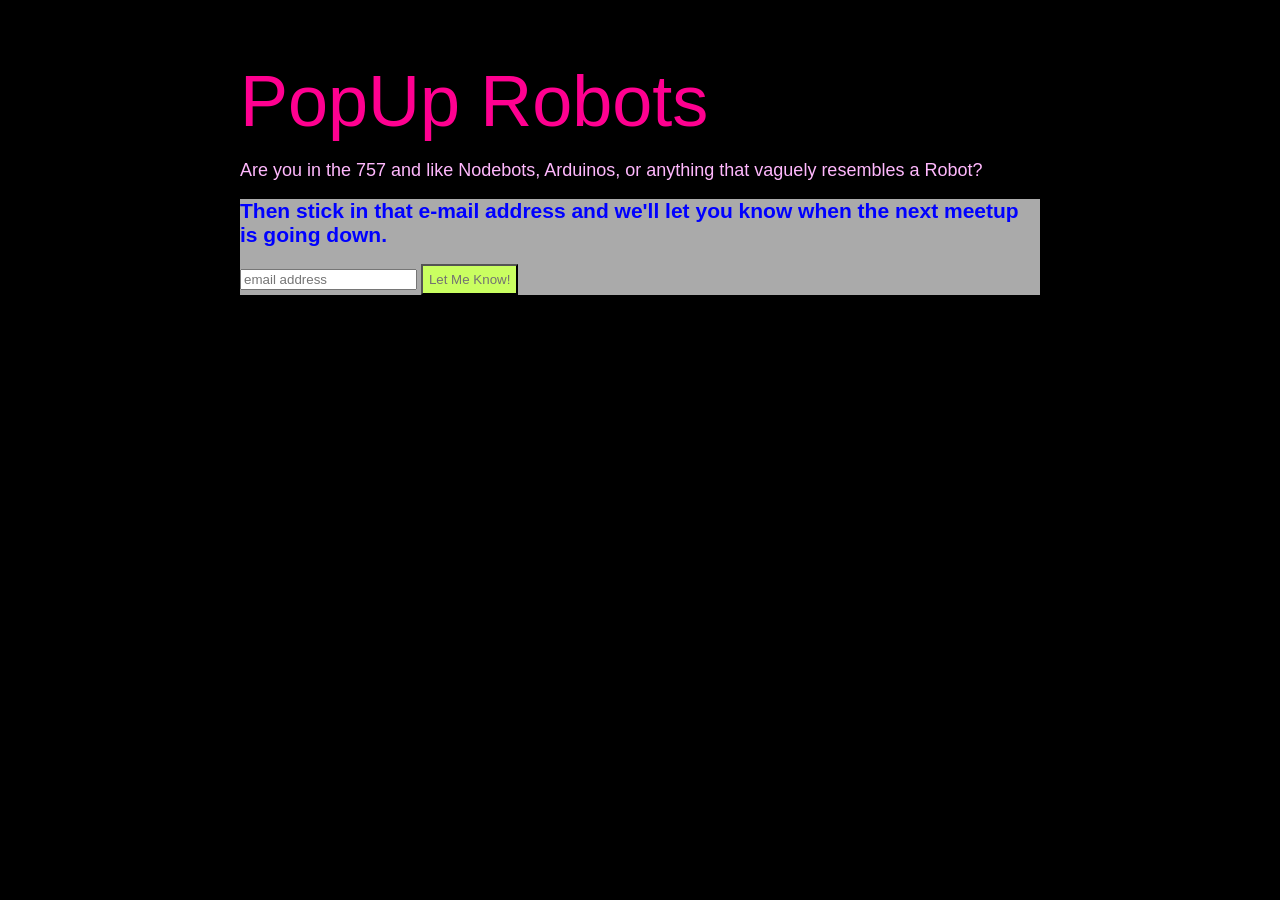
==== index.html @ a8d37efe "added google analytics" ====
<!DOCTYPE html>
<html>
  <head>
    <title>PewPewPew</title>
    <!-- Begin MailChimp Signup Form -->
    <link href="http://cdn-images.mailchimp.com/embedcode/slim-081711.css" rel="stylesheet" type="text/css">
    <link rel="stylesheet" href="./css/master.css" media="screen"  charset="utf-8">
  </head>
  <body>
    <section>
      <header>
        <h1>PopUp Robots</h1>
      </header>
      <p>
        Are you in the 757 and like Nodebots, Arduinos, or anything that vaguely resembles a Robot?
      </p>
      <div id="mc_embed_signup">
      <form action="http://popuprobots.us8.list-manage.com/subscribe/post?u=3ff0f790f2f5b98002668ec19&amp;id=212d214771" method="post" id="mc-embedded-subscribe-form" name="mc-embedded-subscribe-form" class="validate" target="_blank" novalidate>
        <h2><label for="mce-EMAIL">Then stick in that e-mail address and we'll let you know when the next meetup is going down.</label></h2>
        <input type="email" value="" name="EMAIL" class="email" id="mce-EMAIL" placeholder="email address" required>
        <input type="submit" value="Let Me Know!" name="subscribe" id="mc-embedded-subscribe" class="button">
        <!-- real people should not fill this in and expect good things - do not remove this or risk form bot signups-->
        <div style="position: absolute; left: -5000px;"><input type="text" name="b_3ff0f790f2f5b98002668ec19_212d214771" tabindex="-1" value=""></div>

      </form>
      </div>
      <!--End mc_embed_signup-->
    </section>
    <script>
      (function(i,s,o,g,r,a,m){i['GoogleAnalyticsObject']=r;i[r]=i[r]||function(){
      (i[r].q=i[r].q||[]).push(arguments)},i[r].l=1*new Date();a=s.createElement(o),
      m=s.getElementsByTagName(o)[0];a.async=1;a.src=g;m.parentNode.insertBefore(a,m)
      })(window,document,'script','//www.google-analytics.com/analytics.js','ga');

      ga('create', 'UA-53526020-1', 'auto');
      ga('send', 'pageview');

    </script>
  </body>
</html>
---- css/master.css ----
body {
  background-color:#000;
  font:14px Helvetica,Arial,sans-serif;
  color:blue;
}

section {
  width:800px;
  margin:auto;
}

h1 {
  font: 72px Helvetica,Arial,sans-serif;
  color:#FF0090;
  margin-bottom:5px;

}

p {
  font: 18px Helvetica,Arial,sans-serif;
  color:#FFB8FD;
}
#mc_embed_signup label{
  padding-bottom:0;

}
#mc_embed_signup{
  background:#aaa;
  clear:left;
  font:14px Helvetica,Arial,sans-serif;

}
/* Add your own MailChimp form style overrides in your site stylesheet or in this style block.
   We recommend moving this block and the preceding CSS link to the HEAD of your HTML file. */

#mc-embedded-subscribe.button{
  background-color:#CAFF61;
  color:#737272;

}
#mc-embedded-subscribe.button:hover{
  background-color:#7BB507;
  color:#000;
}
#mc_embed_signup input.email{
  display:inline;
  margin:0;
}

#mc_embed_signup input.button{
  display:inline;
  height:31px;
}
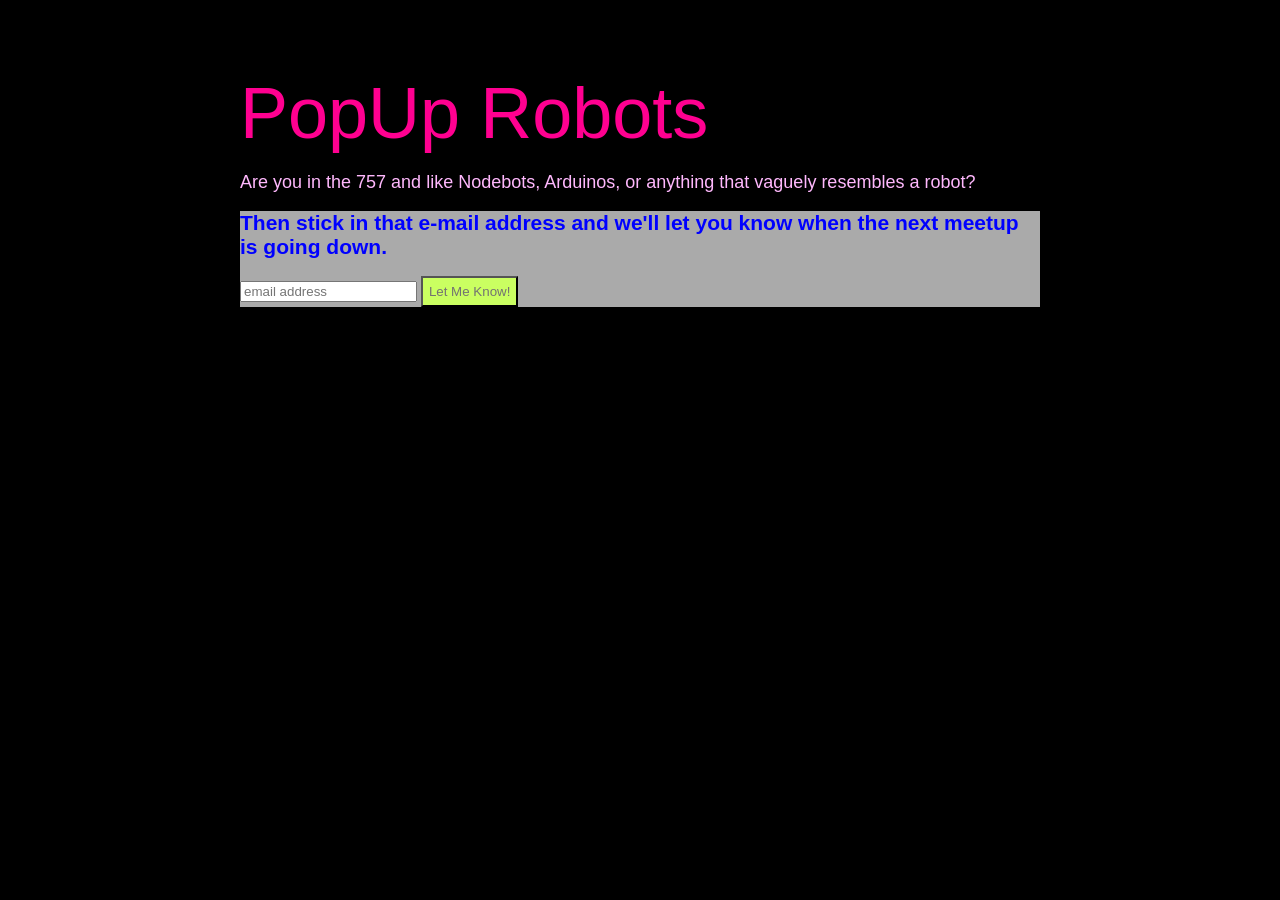
==== commit 9a762e74: "updated markup of page" ====
--- a/index.html
+++ b/index.html
@@ -1,31 +1,10 @@
-<!DOCTYPE html>
-<html>
+<!doctype html>
+<html lang="en">
   <head>
-    <title>PewPewPew</title>
-    <!-- Begin MailChimp Signup Form -->
+    <meta charset="UTF-8">
+    <title>A Robotics Meetup for the 757</title>
     <link href="http://cdn-images.mailchimp.com/embedcode/slim-081711.css" rel="stylesheet" type="text/css">
     <link rel="stylesheet" href="./css/master.css" media="screen"  charset="utf-8">
-  </head>
-  <body>
-    <section>
-      <header>
-        <h1>PopUp Robots</h1>
-      </header>
-      <p>
-        Are you in the 757 and like Nodebots, Arduinos, or anything that vaguely resembles a Robot?
-      </p>
-      <div id="mc_embed_signup">
-      <form action="http://popuprobots.us8.list-manage.com/subscribe/post?u=3ff0f790f2f5b98002668ec19&amp;id=212d214771" method="post" id="mc-embedded-subscribe-form" name="mc-embedded-subscribe-form" class="validate" target="_blank" novalidate>
-        <h2><label for="mce-EMAIL">Then stick in that e-mail address and we'll let you know when the next meetup is going down.</label></h2>
-        <input type="email" value="" name="EMAIL" class="email" id="mce-EMAIL" placeholder="email address" required>
-        <input type="submit" value="Let Me Know!" name="subscribe" id="mc-embedded-subscribe" class="button">
-        <!-- real people should not fill this in and expect good things - do not remove this or risk form bot signups-->
-        <div style="position: absolute; left: -5000px;"><input type="text" name="b_3ff0f790f2f5b98002668ec19_212d214771" tabindex="-1" value=""></div>
-
-      </form>
-      </div>
-      <!--End mc_embed_signup-->
-    </section>
     <script>
       (function(i,s,o,g,r,a,m){i['GoogleAnalyticsObject']=r;i[r]=i[r]||function(){
       (i[r].q=i[r].q||[]).push(arguments)},i[r].l=1*new Date();a=s.createElement(o),
@@ -36,5 +15,31 @@
       ga('send', 'pageview');
 
     </script>
+
+  </head>
+  <body>
+    <main>
+      <article>
+        <section>
+          <header>
+            <h1>PopUp Robots</h1>
+          </header>
+          <p>Are you in the 757 and like Nodebots, Arduinos, or anything that vaguely resembles a robot?</p>
+          <div id="mc_embed_signup">
+            <form action="http://popuprobots.us8.list-manage.com/subscribe/post?u=3ff0f790f2f5b98002668ec19&amp;id=212d214771" method="post" id="mc-embedded-subscribe-form" name="mc-embedded-subscribe-form" class="validate" target="_blank" novalidate>
+              <h2><label for="mce-EMAIL">Then stick in that e-mail address and we'll let you know when the next meetup is going down.</label></h2>
+              <input type="email" value="" name="EMAIL" class="email" id="mce-EMAIL" placeholder="email address" required>
+              <input type="submit" value="Let Me Know!" name="subscribe" id="mc-embedded-subscribe" class="button">
+              <!-- real people should not fill this in and expect good things - do not remove this or risk form bot signups-->
+              <div style="position: absolute; left: -5000px;"><input type="text" name="b_3ff0f790f2f5b98002668ec19_212d214771" tabindex="-1" value=""></div>
+            </form>
+          </div>
+          <!--End mc_embed_signup-->
+          <footer>
+            <div>Published <time datetime="2014-8-21T23:15:00-0500" pubdate>August 21, 2014</time></div>
+          </footer>
+        </section>
+      </article>
+    </main>
   </body>
 </html>
--- a/css/master.css
+++ b/css/master.css
@@ -2,6 +2,10 @@
   background-color:#000;
   font:14px Helvetica,Arial,sans-serif;
   color:blue;
+}
+
+footer  {
+  color:#000;
 }
 
 section {
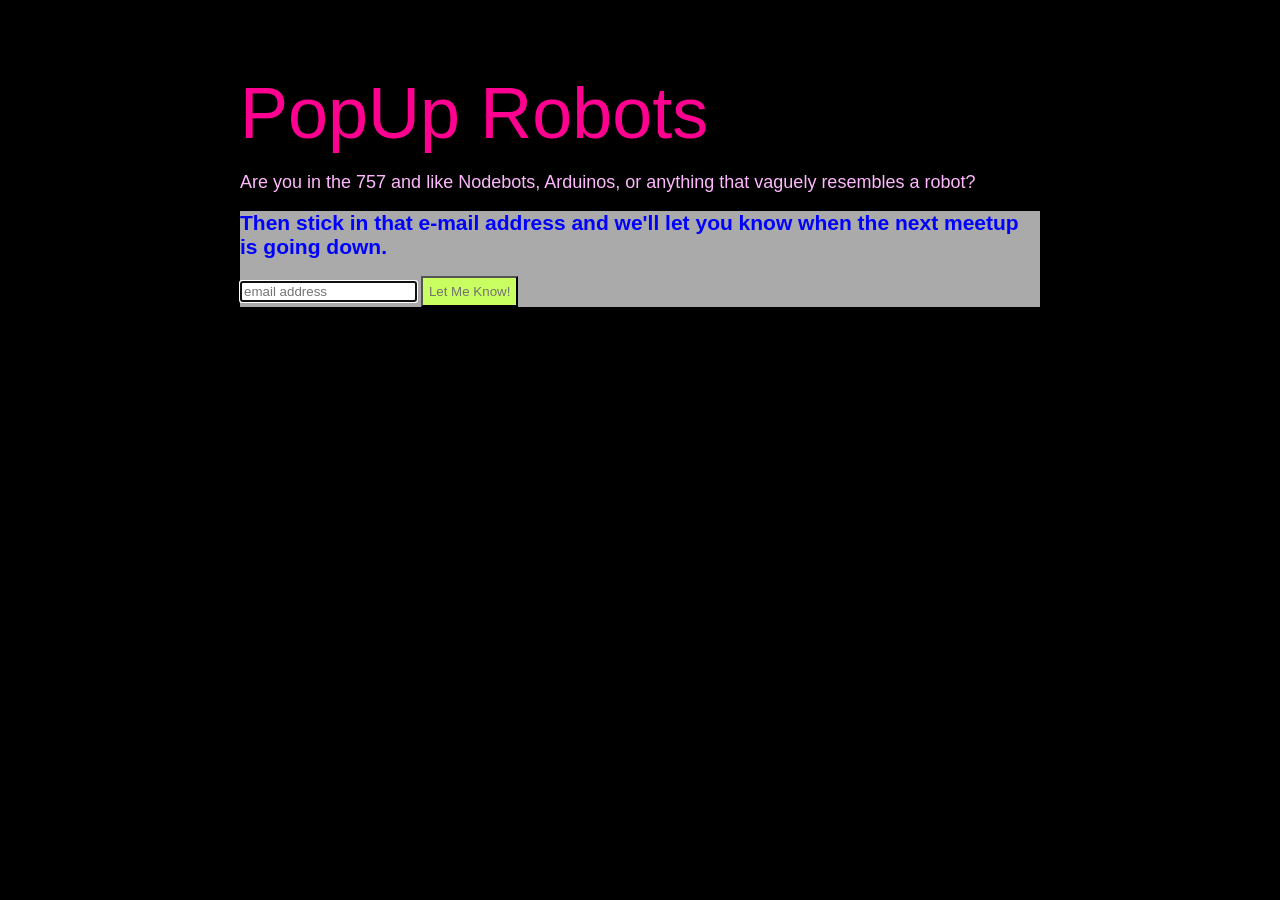
==== commit e6bf4a89: "added autofocus to e-mail address input" ====
--- a/index.html
+++ b/index.html
@@ -28,7 +28,7 @@
           <div id="mc_embed_signup">
             <form action="http://popuprobots.us8.list-manage.com/subscribe/post?u=3ff0f790f2f5b98002668ec19&amp;id=212d214771" method="post" id="mc-embedded-subscribe-form" name="mc-embedded-subscribe-form" class="validate" target="_blank" novalidate>
               <h2><label for="mce-EMAIL">Then stick in that e-mail address and we'll let you know when the next meetup is going down.</label></h2>
-              <input type="email" value="" name="EMAIL" class="email" id="mce-EMAIL" placeholder="email address" required>
+              <input type="email" value="" name="EMAIL" class="email" id="mce-EMAIL" placeholder="email address" required autofocus>
               <input type="submit" value="Let Me Know!" name="subscribe" id="mc-embedded-subscribe" class="button">
               <!-- real people should not fill this in and expect good things - do not remove this or risk form bot signups-->
               <div style="position: absolute; left: -5000px;"><input type="text" name="b_3ff0f790f2f5b98002668ec19_212d214771" tabindex="-1" value=""></div>
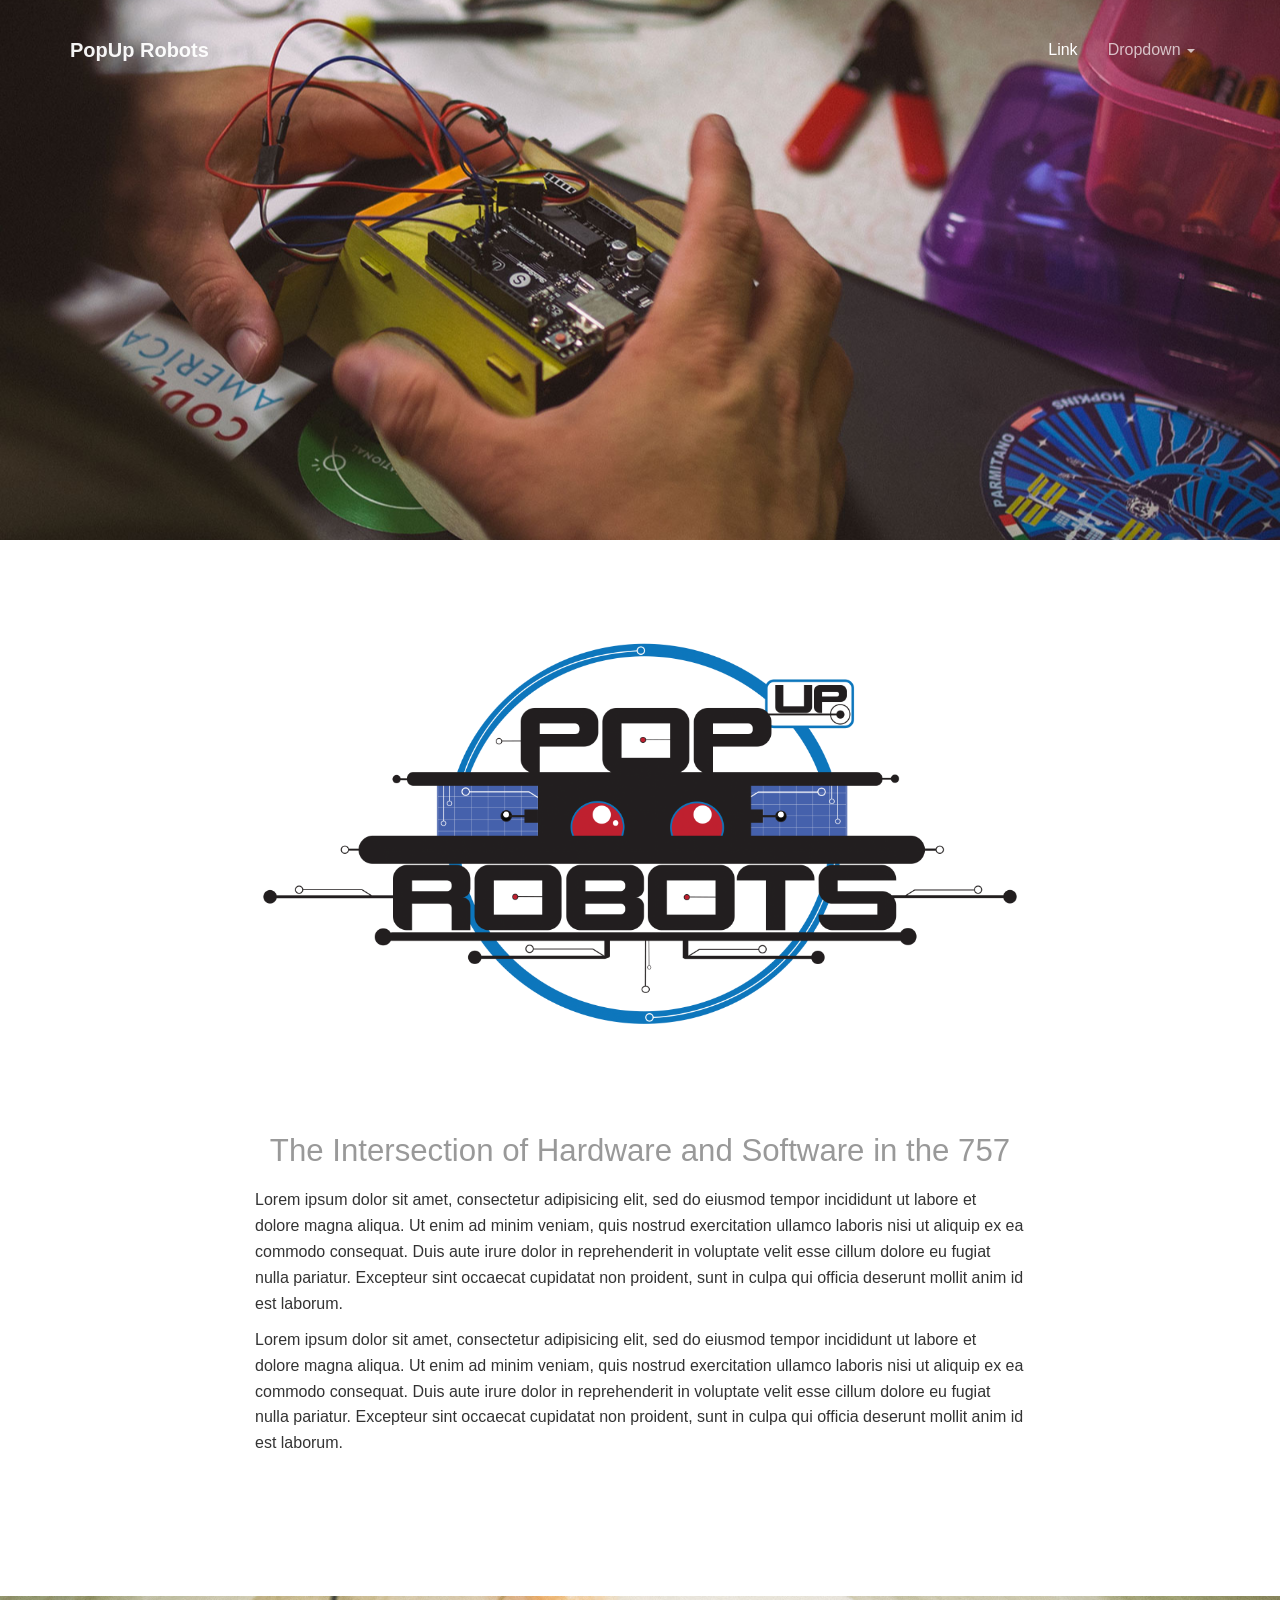
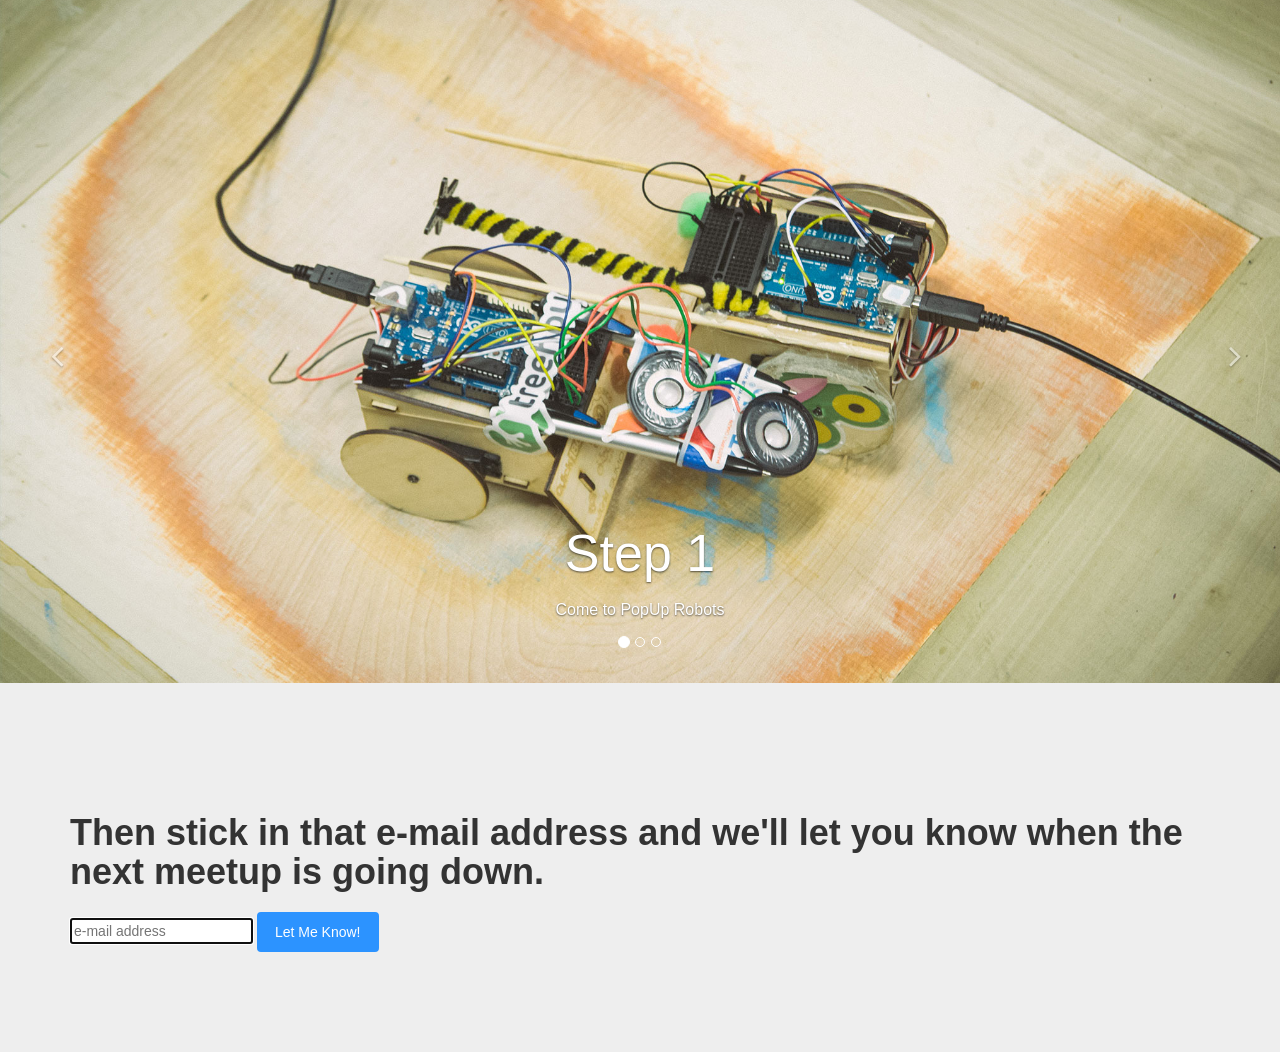
==== commit f5bcb584: "initial commit" ====
--- a/index.html
+++ b/index.html
@@ -1,10 +1,19 @@
 <!doctype html>
 <html lang="en">
-  <head>
-    <meta charset="UTF-8">
-    <title>A Robotics Meetup for the 757</title>
+<head>
+	<meta charset="utf-8" />
+	<meta http-equiv="X-UA-Compatible" content="IE=edge,chrome=1" />
+    <title>PopUp Robots - Norfolk Robotics Meet-up</title>
+    
     <link href="http://cdn-images.mailchimp.com/embedcode/slim-081711.css" rel="stylesheet" type="text/css">
-    <link rel="stylesheet" href="./css/master.css" media="screen"  charset="utf-8">
+    <link href="bootstrap3/css/bootstrap.css" rel="stylesheet" />
+	  <link href="assets/css/get-shit-done.css" rel="stylesheet" />  
+    <link href="assets/css/main.css" rel="stylesheet" /> 
+    
+    <!--     Font Awesome     -->
+    <link href="bootstrap3/css/font-awesome.css" rel="stylesheet">
+    <link href='//fonts.googleapis.com/css?family=Grand+Hotel' rel='stylesheet' type='text/css'>
+    
     <script>
       (function(i,s,o,g,r,a,m){i['GoogleAnalyticsObject']=r;i[r]=i[r]||function(){
       (i[r].q=i[r].q||[]).push(arguments)},i[r].l=1*new Date();a=s.createElement(o),
@@ -15,31 +24,158 @@
       ga('send', 'pageview');
 
     </script>
+  
+</head>
+<body>
+    
+<div id="navbar-full">
+    <div id="navbar">
+    <!--    
+        navbar-default can be changed with navbar-ct-blue navbar-ct-azzure navbar-ct-red navbar-ct-green navbar-ct-orange  
+        -->
+        <nav class="navbar navbar-default navbar-transparent navbar-fixed-top" role="navigation">
+          <div class="alert alert-success hidden">
+            <div class="container">
+                <b>Lorem ipsum</b> dolor sit amet, consectetuer adipiscing elit, sed diam nonummy nibh euismod tincidunt ut laoreet dolore magna aliquam erat volutpat.
+            </div>
+          </div>
+          
+          <div class="container">
+            <!-- Brand and toggle get grouped for better mobile display -->
+            <div class="navbar-header">
+              <button type="button" class="navbar-toggle" data-toggle="collapse" data-target="#bs-example-navbar-collapse-1">
+                <span class="sr-only">Toggle navigation</span>
+                <span class="icon-bar"></span>
+                <span class="icon-bar"></span>
+                <span class="icon-bar"></span>
+              </button>
+              <a class="navbar-brand" href="#">PopUp Robots</a>
+              
+                
+                  
+                
+            </div>
+        
+            <!-- Collect the nav links, forms, and other content for toggling -->
+            <div class="collapse navbar-collapse" id="bs-example-navbar-collapse-1">
+              <ul class="nav navbar-nav navbar-right">
+                <li class="active"><a href="#">Link</a></li>
+                <li class="dropdown">
+                      <a href="#" class="dropdown-toggle" data-toggle="dropdown">Dropdown <b class="caret"></b></a>
+                      <ul class="dropdown-menu">
+                        <li><a href="#">Action</a></li>
+                        <li><a href="#">Another action</a></li>
+                        <li><a href="#">Something</a></li>
+                        <li><a href="#">Another action</a></li>
+                        <li><a href="#">Something</a></li>
+                        <li class="divider"></li>
+                        <li><a href="#">Separated link</a></li>
+                      </ul>
+                </li>
+              </ul>
+            </div><!-- /.navbar-collapse -->
+          </div><!-- /.container-fluid -->
+        </nav>
+         <div class="blurred-container">
+            <div class="img-src" style="background-image: url('assets/img/bg_main.jpg')"></div>
+        </div>
+    </div><!--  end navbar -->
 
-  </head>
-  <body>
-    <main>
-      <article>
-        <section>
-          <header>
-            <h1>PopUp Robots</h1>
-          </header>
-          <p>Are you in the 757 and like Nodebots, Arduinos, or anything that vaguely resembles a robot?</p>
-          <div id="mc_embed_signup">
-            <form action="http://popuprobots.us8.list-manage.com/subscribe/post?u=3ff0f790f2f5b98002668ec19&amp;id=212d214771" method="post" id="mc-embedded-subscribe-form" name="mc-embedded-subscribe-form" class="validate" target="_blank" novalidate>
-              <h2><label for="mce-EMAIL">Then stick in that e-mail address and we'll let you know when the next meetup is going down.</label></h2>
-              <input type="email" value="" name="EMAIL" class="email" id="mce-EMAIL" placeholder="email address" required autofocus>
-              <input type="submit" value="Let Me Know!" name="subscribe" id="mc-embedded-subscribe" class="button">
+</div> <!-- end menu-dropdown -->
+
+<div class="main">
+    <div class="container tim-container" style="max-width:800px; padding-top:100px">
+      <img src='assets/img/pur.png' class="img-responsive">
+       <h1 class="text-center"><br><small>The Intersection of Hardware and Software in the 757</small></h1>
+       <p>Lorem ipsum dolor sit amet, consectetur adipisicing elit, sed do eiusmod tempor incididunt ut labore et dolore magna aliqua. Ut enim ad minim veniam, quis nostrud exercitation ullamco laboris nisi ut aliquip ex ea commodo consequat. Duis aute irure dolor in reprehenderit in voluptate velit esse cillum dolore eu fugiat nulla pariatur. Excepteur sint occaecat cupidatat non proident, sunt in culpa qui officia deserunt mollit anim id est laborum.</p>
+       <p>Lorem ipsum dolor sit amet, consectetur adipisicing elit, sed do eiusmod tempor incididunt ut labore et dolore magna aliqua. Ut enim ad minim veniam, quis nostrud exercitation ullamco laboris nisi ut aliquip ex ea commodo consequat. Duis aute irure dolor in reprehenderit in voluptate velit esse cillum dolore eu fugiat nulla pariatur. Excepteur sint occaecat cupidatat non proident, sunt in culpa qui officia deserunt mollit anim id est laborum.</p>      
+           <!--     end extras -->        
+    </div>
+    <div class="space"></div>
+<!-- end container -->
+
+    <div id="carousel">
+    <!--    
+            IMPORTANT - This carousel can have a special class for a smooth transition "gsdk-transition". Since javascript cannot be overwritten, if you want to use it, you can use the bootstrap.js or bootstrap.min.js from the GSDKit or you can open your bootstrap.js file, search for "emulateTransitionEnd(600)" and change it with "emulateTransitionEnd(1200)"     
+            
+    -->
+    <div id="carousel-example-generic" class="carousel slide gsdk-transition" data-ride="carousel">
+      <!-- Indicators -->
+      <ol class="carousel-indicators">
+        <li data-target="#carousel-example-generic" data-slide-to="0" class="active"></li>
+        <li data-target="#carousel-example-generic" data-slide-to="1"></li>
+        <li data-target="#carousel-example-generic" data-slide-to="2"></li>
+      </ol>
+    
+      <!-- Wrapper for slides -->
+      <div class="carousel-inner">
+        <div class="item active">
+          <img src="assets/img/carousel_1.jpg" alt="Awesome Image">
+          <div class="carousel-caption">
+              <h1>Step 1</h1>
+              <p>Come to PopUp Robots</p>
+          </div>
+        </div>
+        <div class="item">
+          <img src="assets/img/carousel_3.jpg" alt="Awesome Image">
+          <div class="carousel-caption">
+              <h1>Step 2</h1>
+              <p>Build Awesome Robots</p>
+          </div>
+        </div>
+        <div class="item">
+          <img src="assets/img/carousel_2.jpg" alt="Awesome Image">
+          <div class="carousel-caption">
+              <h1>Step 3</h1>
+              <p>Sign Up For The Newsletter</p>
+          </div>
+        </div>
+      </div>
+    
+      <!-- Controls -->
+      <a class="left carousel-control" href="#carousel-example-generic" data-slide="prev">
+        <span class="fa fa-angle-left"></span>
+      </a>
+      <a class="right carousel-control" href="#carousel-example-generic" data-slide="next">
+        <span class="fa fa-angle-right"></span>
+      </a>
+    </div>
+</div> <!-- end carousel -->
+
+<div class="main" style="background-color: #EEE">
+    <div class="container">  
+        <div class="space-100"></div>
+        
+        <div id="mc_embed_signup">
+            <form action="http://popuprobots.us8.list-manage.com/subscribe/post?u=3ff0f790f2f5b98002668ec19&amp;id=212d214771" method="post" id="mc-embedded-subscribe-form" name="mc-embedded-subscribe-form" class="validate form-inline" target="_blank" novalidate>
+              <div class="form-group">
+                <h2><label for="mce-EMAIL">Then stick in that e-mail address and we'll let you know when the next meetup is going down.</label></h2>
+                <input type="email" value="" name="EMAIL" class="email" id="mce-EMAIL" placeholder="e-mail address" required autofocus>
+                <input type="submit" value="Let Me Know!" name="subscribe" id="mc-embedded-subscribe" class="btn btn-info btn-fill">
               <!-- real people should not fill this in and expect good things - do not remove this or risk form bot signups-->
               <div style="position: absolute; left: -5000px;"><input type="text" name="b_3ff0f790f2f5b98002668ec19_212d214771" tabindex="-1" value=""></div>
+              </div>
             </form>
-          </div>
-          <!--End mc_embed_signup-->
-          <footer>
-            <div>Published <time datetime="2014-8-21T23:15:00-0500" pubdate>August 21, 2014</time></div>
-          </footer>
-        </section>
-      </article>
-    </main>
-  </body>
-</html>
+        </div>
+        
+        <div class="space-100"></div>
+    </div>
+</div>
+</div>
+<!-- end main -->
+
+
+    
+
+</body>
+    <script src="jquery/jquery-1.10.2.js" type="text/javascript"></script>
+	<script src="assets/js/jquery-ui-1.10.4.custom.min.js" type="text/javascript"></script>
+
+	<script src="bootstrap3/js/bootstrap.js" type="text/javascript"></script>
+	<script src="assets/js/gsdk-checkbox.js"></script>
+	<script src="assets/js/gsdk-radio.js"></script>
+	<script src="assets/js/gsdk-bootstrapswitch.js"></script>
+	<script src="assets/js/get-shit-done.js"></script>
+	
+    <script src="assets/js/custom.js"></script>
+</html>
--- a/assets/css/get-shit-done.css
+++ b/assets/css/get-shit-done.css
@@ -0,0 +1,7 @@
+@import url("gsdk-base.css");
+@import url("gsdk-checkbox-radio-switch.css");
+@import url("gsdk-sliders.css");
+
+
+
+
--- a/assets/css/main.css
+++ b/assets/css/main.css
@@ -0,0 +1,320 @@
+
+.tim-container{
+    background: #ffffff;
+
+}
+.tim-row{
+    margin-bottom: 20px;
+}
+.tim-title{
+    margin-top: 30px;
+    margin-bottom: 15px;
+}
+.tim-typo{
+    padding-left: 25%;
+    margin-bottom: 40px;
+    position: relative;   
+}
+.tim-typo .tim-note{
+    bottom: 10px;
+    color: #c0c1c2;
+    display: block;
+    font-weight: 400;
+    font-size: 13px;
+    line-height: 13px;
+    left: 0;
+    margin-left: 20px;
+    position: absolute;
+    width: 260px;
+}
+.tim-row{
+    margin-top: 50px;
+}
+.tim-row h3{
+    margin-top: 0;
+}
+.switch{
+    margin-right: 20px;
+}
+#navbar-full .navbar{
+    border-radius: 0 !important;
+    margin-bottom: 0;
+    z-index: 2;
+}
+.navigation-example{
+    margin-top: 0px;
+}
+.space{
+    height: 130px;
+    display: block;
+}
+.navigation-example .img-src{
+    background-attachment: scroll; 
+}
+/*
+.main{
+    position: relative;
+    z-index: 4;
+}
+*/
+.main{
+    background-color: #FFFFFF;
+}
+.navigation-example{
+    height: 660px;
+    background-image: url('../img/bg.jpg');
+    background-position: center center;
+    background-size: cover;
+    position: relative;
+}
+#notifications{
+    background-color: #FFFFFF;
+    display: block;
+    width: 100%;
+    position: relative;
+}
+.tim-note{
+    text-transform: capitalize;
+}
+
+.card{
+    background-color: #FFFFFF;
+    padding: 10px 0 20px;
+    width: 100%;
+}
+.card h3{
+    margin-bottom: 20px;
+}
+.card button{
+    margin-top: 30px;
+}
+.subscribe-form{
+    padding-top: 20px;
+}
+.subscribe-form .form-control{
+    
+}
+
+.space-100{
+    height: 100px;
+    display: block;
+    width: 100%;
+}
+
+.be-social{
+    padding-bottom: 20px;
+/*     border-bottom: 1px solid #aaa; */
+    margin: 0 auto 40px;
+}
+.txt-white{
+    color: #FFFFFF;
+}
+.txt-gray{
+    color: #ddd !important;
+}
+.footer{
+    background-color: #DDDDDD;
+    background-image: url('../img/cover_4_blur.jpg');
+    background-attachment: fixed;
+    position: relative;
+}
+.footer .heart{
+    color: #FF3B30;
+}
+.footer .overlayer{
+    background-color: rgba(27, 27, 27, 0.7);
+    position: relative;
+}
+.footer .credits {
+   border-top: 1px solid #BBBBBB;
+    margin-top: 85px;
+    padding: 20px 0 15px;
+    text-align: center;
+    color: #EEE;
+}
+.footer .credits a{
+    color: #FFFFFF;
+}
+.social-share{
+    float: left;
+    margin-right: 8px;
+}
+.social-share a{
+    color: #FFFFFF;
+}
+#subscribe_email{
+    border-radius: 0;
+    border-left: 0;
+    border-right: 0;
+}
+.pick-class-label{
+    border-radius: 8px;
+    color: #ffffff;
+    cursor: pointer;
+    display: inline;
+    font-size: 75%;
+    font-weight: bold;
+    line-height: 1;
+    margin-right: 10px;
+    padding: 15px 23px;
+    text-align: center;
+    vertical-align: baseline;
+    white-space: nowrap;
+}
+
+    .parallax-pro{
+  width:100%;
+/*   height:510px; */
+  display: block;
+  position: relative;
+  overflow: hidden;
+  background-color: #fff;
+}
+.parallax-pro:after{
+    position: absolute;
+    left: 0;
+    top: 0;
+    width: 100%;
+    height: 100%;
+    background-color: rgba(0,0,0,.3);
+    display: block;
+    content: "";
+    z-index: 0;
+}
+.parallax-pro .container{
+    padding-top: 20px;
+    z-index: 1;
+    position: relative;
+}
+.parallax-pro .hello a{
+    color: #fff;
+    text-decoration: none;
+}
+.parallax-pro .hello{
+    font-size: 48px;
+    font-weight: 300;
+    position: relative;
+    width: 430px;
+    margin: 30px auto 50px;
+}
+.parallax-pro .label{
+    font-size: 18px;
+    position: absolute;
+    text-transform: uppercase;
+    background-color: #FF9500;
+    color: #FFFFFF;
+    display: block;
+    width: 60px;
+    right: -30px;
+    top: 0;
+    padding: 0;
+    line-height: 30px;
+    text-align: center;
+    font-weight: 500;
+    letter-spacing: 0;
+    height: 30px;
+}
+.parallax-pro small{
+    padding-top: 15px;
+    font-size: 20px;
+    display: block;
+    color: #fff;
+}
+.parallax-pro ul{
+     width: 280px;
+    margin: 0 auto;
+}
+.parallax-pro li{
+    padding: 9px 0;
+    border-bottom: 1px solid #777;
+}
+.parallax-pro .actions{
+    margin-top: 40px;
+}
+.parallax-pro .actions{
+    margin-left: 10px;
+}
+.parallax-pro .motto{
+    color: #FFFFFF;
+    font-size: 64px;
+    font-weight: 600;
+    position: relative;
+    text-align: center;
+    text-shadow: 0 0 10px rgba(0, 0, 0, 0.27);
+    text-transform: uppercase;
+    z-index: 3;
+    margin: 0 auto;
+    top: 22%;
+    width: 285px;
+}
+.parallax-pro .motto .pro{
+    position: absolute;
+    font-size: 18px;
+    background-color: #FFFFFF;
+    width: 70px;
+    height: 70px;
+    border-radius: 50%;
+    text-align: center;
+    line-height: 70px;
+    color: #333333;
+    text-shadow: 0 0 0;
+}
+.parallax-pro .motto .square{
+       padding: 7px 14px;
+    height: auto;
+    width: auto;
+    line-height: inherit;
+    border-radius: 6px;
+    bottom: 22px;
+    right: -25px;
+    color: #FFFFFF;
+    background-color: #ff9500;
+    font-weight: 300;
+    background-color: #ff9500;
+}
+.parallax-pro > img{
+    width: 100%;
+    position: absolute;  
+}
+
+@media (max-width: 768px){
+    .parallax-pro > img{
+/*        height: 100%; */
+       width: 150%;
+    }
+}
+.social-share{
+    margin-right: 0px;
+    margin-top: 10px;
+}
+.footer h4{
+    margin: 0px 0 20px;
+}
+.space-30{
+    height: 30px;
+    display: block;
+}
+.credits{
+    display: block;
+    margin: 15px 0;
+    color: #ddd;
+    opacity: .8;
+}
+.credits a{
+    color: #FFFFFF;
+}
+.sharing-title{
+    margin: 10px;
+    line-height: 40px;
+}
+.social-line{
+    padding: 5px 0;
+}
+.section-gray{
+    padding: 10px 0;
+    background-color: #EEE;
+}
+.section-gray h5{
+    margin: 0;
+    line-height: 40px;
+}
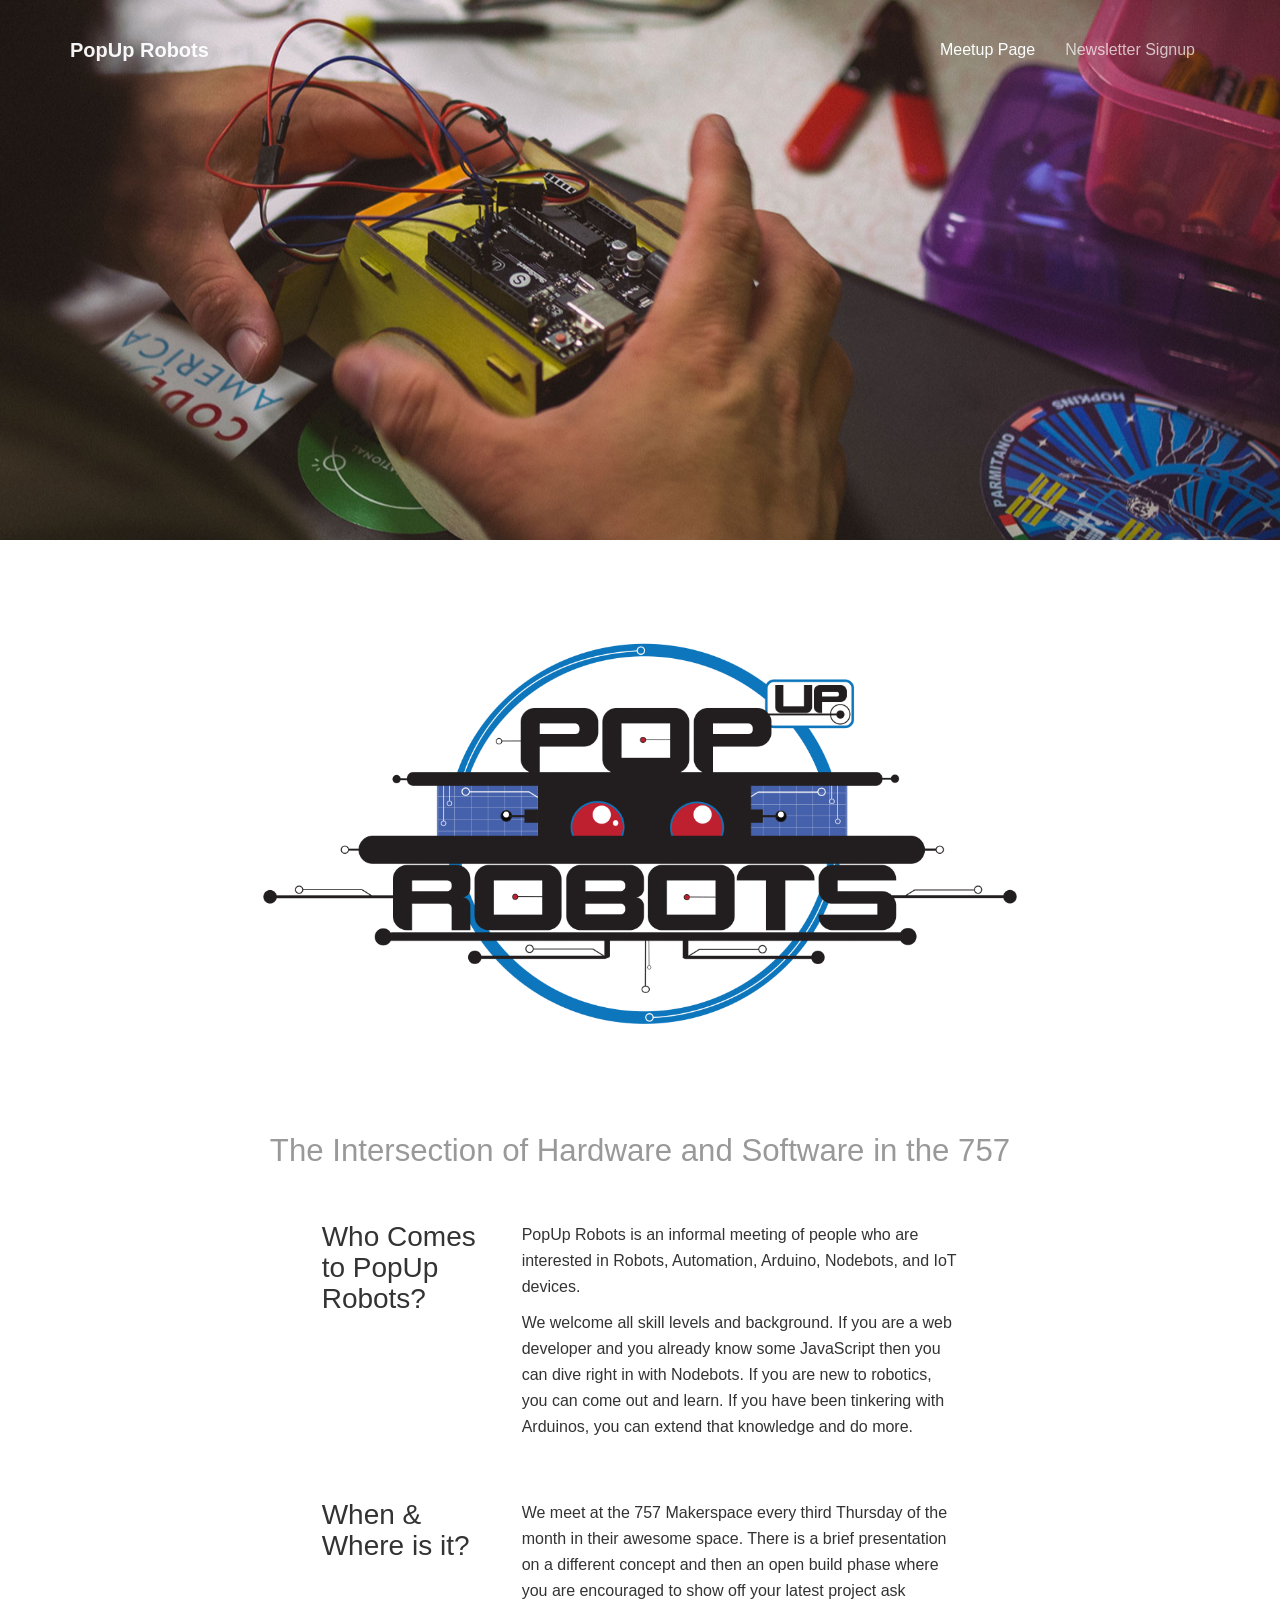
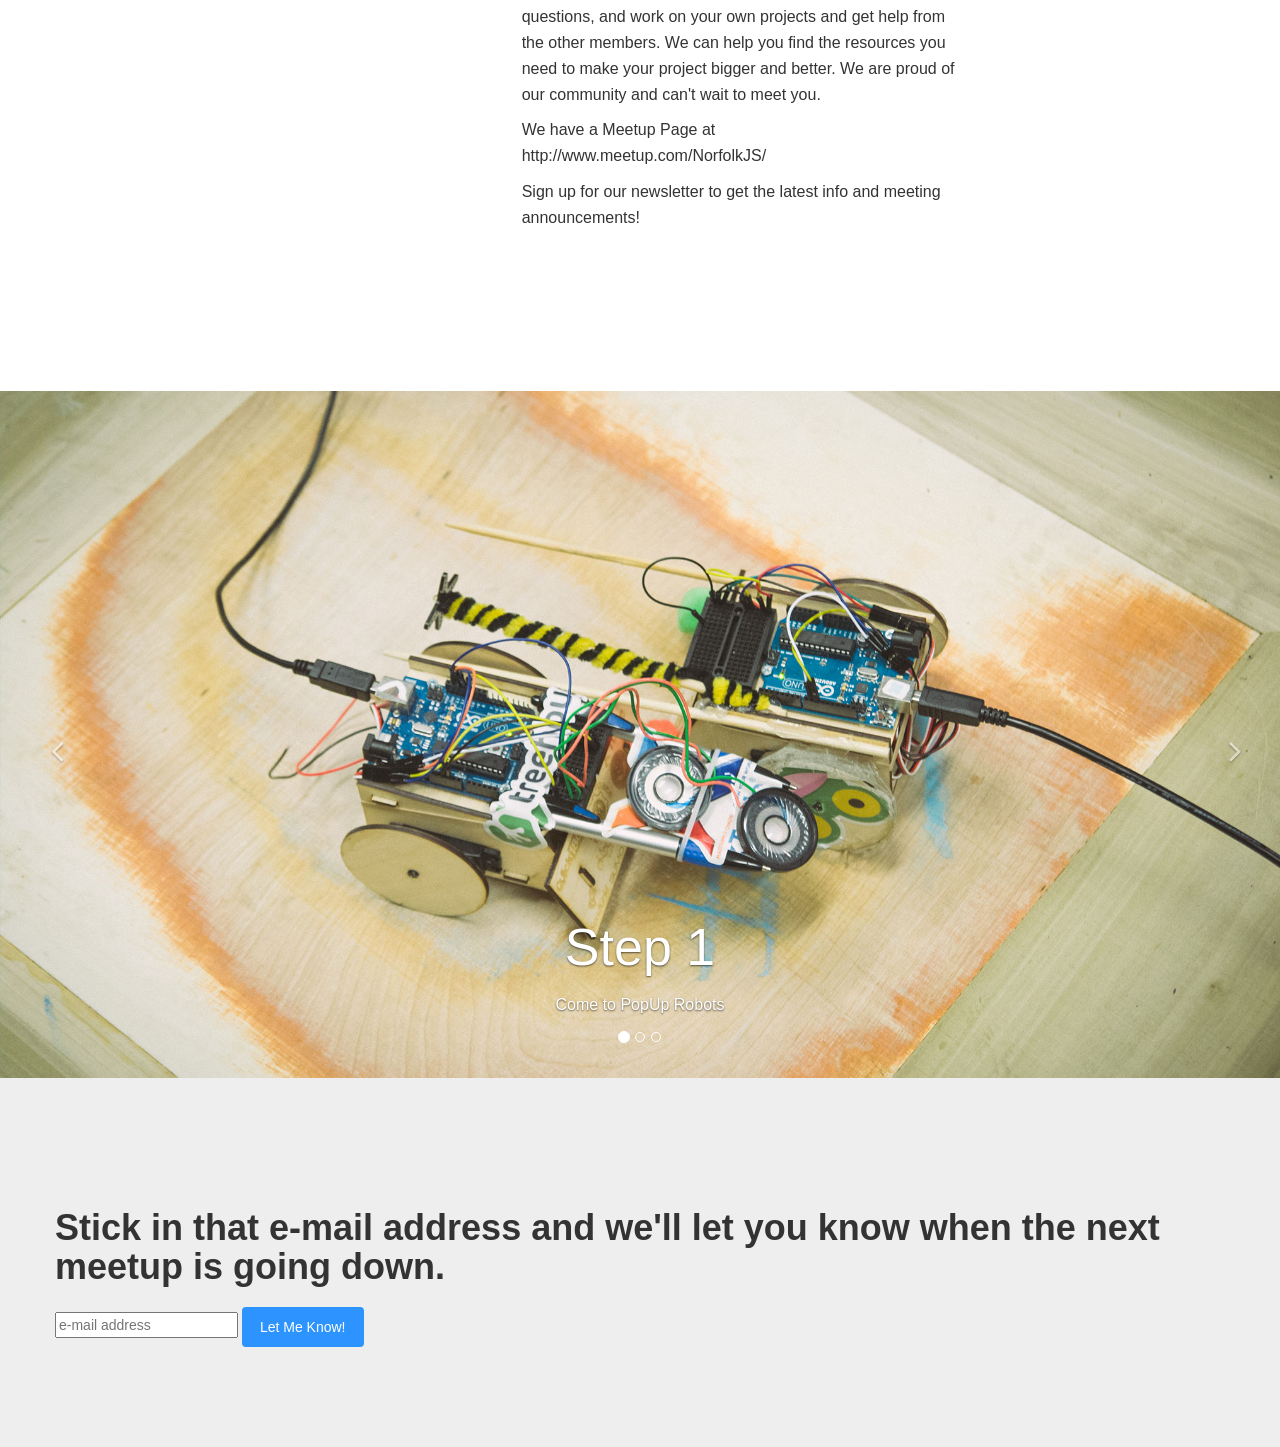
==== commit 3c231b5d: "updated page changes" ====
--- a/index.html
+++ b/index.html
@@ -5,7 +5,7 @@
 	<meta http-equiv="X-UA-Compatible" content="IE=edge,chrome=1" />
     <title>PopUp Robots - Norfolk Robotics Meet-up</title>
     
-    <link href="http://cdn-images.mailchimp.com/embedcode/slim-081711.css" rel="stylesheet" type="text/css">
+    <!--<link href="http://cdn-images.mailchimp.com/embedcode/slim-081711.css" rel="stylesheet" type="text/css">-->
     <link href="bootstrap3/css/bootstrap.css" rel="stylesheet" />
 	  <link href="assets/css/get-shit-done.css" rel="stylesheet" />  
     <link href="assets/css/main.css" rel="stylesheet" /> 
@@ -14,7 +14,7 @@
     <link href="bootstrap3/css/font-awesome.css" rel="stylesheet">
     <link href='//fonts.googleapis.com/css?family=Grand+Hotel' rel='stylesheet' type='text/css'>
     
-    <script>
+    <!--<script>
       (function(i,s,o,g,r,a,m){i['GoogleAnalyticsObject']=r;i[r]=i[r]||function(){
       (i[r].q=i[r].q||[]).push(arguments)},i[r].l=1*new Date();a=s.createElement(o),
       m=s.getElementsByTagName(o)[0];a.async=1;a.src=g;m.parentNode.insertBefore(a,m)
@@ -23,7 +23,7 @@
       ga('create', 'UA-53526020-1', 'auto');
       ga('send', 'pageview');
 
-    </script>
+    </script>-->
   
 </head>
 <body>
@@ -59,8 +59,9 @@
             <!-- Collect the nav links, forms, and other content for toggling -->
             <div class="collapse navbar-collapse" id="bs-example-navbar-collapse-1">
               <ul class="nav navbar-nav navbar-right">
-                <li class="active"><a href="#">Link</a></li>
-                <li class="dropdown">
+                <li class="active"><a href="http://www.meetup.com/NorfolkJS/">Meetup Page</a></li>
+                <li><a href="#mc_embed_signup">Newsletter Signup</a></li>
+                <!--<li class="dropdown">
                       <a href="#" class="dropdown-toggle" data-toggle="dropdown">Dropdown <b class="caret"></b></a>
                       <ul class="dropdown-menu">
                         <li><a href="#">Action</a></li>
@@ -71,7 +72,7 @@
                         <li class="divider"></li>
                         <li><a href="#">Separated link</a></li>
                       </ul>
-                </li>
+                </li>-->
               </ul>
             </div><!-- /.navbar-collapse -->
           </div><!-- /.container-fluid -->
@@ -87,12 +88,50 @@
     <div class="container tim-container" style="max-width:800px; padding-top:100px">
       <img src='assets/img/pur.png' class="img-responsive">
        <h1 class="text-center"><br><small>The Intersection of Hardware and Software in the 757</small></h1>
-       <p>Lorem ipsum dolor sit amet, consectetur adipisicing elit, sed do eiusmod tempor incididunt ut labore et dolore magna aliqua. Ut enim ad minim veniam, quis nostrud exercitation ullamco laboris nisi ut aliquip ex ea commodo consequat. Duis aute irure dolor in reprehenderit in voluptate velit esse cillum dolore eu fugiat nulla pariatur. Excepteur sint occaecat cupidatat non proident, sunt in culpa qui officia deserunt mollit anim id est laborum.</p>
-       <p>Lorem ipsum dolor sit amet, consectetur adipisicing elit, sed do eiusmod tempor incididunt ut labore et dolore magna aliqua. Ut enim ad minim veniam, quis nostrud exercitation ullamco laboris nisi ut aliquip ex ea commodo consequat. Duis aute irure dolor in reprehenderit in voluptate velit esse cillum dolore eu fugiat nulla pariatur. Excepteur sint occaecat cupidatat non proident, sunt in culpa qui officia deserunt mollit anim id est laborum.</p>      
-           <!--     end extras -->        
+       
+         <div class="row tim-row">
+        <div class="col-md-3 col-md-offset-1">
+            <h3>Who Comes to PopUp Robots?</h3>
+        </div>
+        <div class="col-md-7">
+            <p>
+            PopUp Robots is an informal meeting of people who are interested in Robots, Automation, Arduino, Nodebots, and IoT devices. 
+            </p>
+            <p>
+            We welcome all skill levels and background. If you are a web developer and you already know some JavaScript then you can dive right in with Nodebots. If you are new to robotics, you can come out and learn. If you have been tinkering with Arduinos, you can extend that knowledge and do more.
+            </p>
+            
+        </div>
+        <div class="col-md-4">
+        
+        </div>
+    </div>
+    <!--     end row -->
+
+    <div class="row tim-row">
+        <div class="col-md-3 col-md-offset-1">
+            <h3>When & Where is it?</h3>
+        </div>
+        <div class="col-md-7"> 
+        <p>
+        We meet at the 757 Makerspace every third Thursday of the month in their awesome space. There is a brief presentation on a different concept and then an open build phase where you are encouraged to show off your latest project ask questions, and work on your own projects and get help from the other members. We can help you find the resources you need to make your project bigger and better. We are proud of our community and can't wait to meet you. 
+        </p>
+        <p>
+        We have a Meetup Page at http://www.meetup.com/NorfolkJS/
+        </p>
+        <p>
+        Sign up for our newsletter to get the latest info and meeting announcements!
+        </p>
+        
+        </div>
+    </div>
+    <!--     end row -->
+         
+       
+             
     </div>
     <div class="space"></div>
-<!-- end container -->
+<!-- end main -->
 
     <div id="carousel">
     <!--    
@@ -144,13 +183,14 @@
 
 <div class="main" style="background-color: #EEE">
     <div class="container">  
+        <div class="row">
         <div class="space-100"></div>
         
         <div id="mc_embed_signup">
             <form action="http://popuprobots.us8.list-manage.com/subscribe/post?u=3ff0f790f2f5b98002668ec19&amp;id=212d214771" method="post" id="mc-embedded-subscribe-form" name="mc-embedded-subscribe-form" class="validate form-inline" target="_blank" novalidate>
               <div class="form-group">
-                <h2><label for="mce-EMAIL">Then stick in that e-mail address and we'll let you know when the next meetup is going down.</label></h2>
-                <input type="email" value="" name="EMAIL" class="email" id="mce-EMAIL" placeholder="e-mail address" required autofocus>
+                <h2><label for="mce-EMAIL">Stick in that e-mail address and we'll let you know when the next meetup is going down.</label></h2>
+                <input type="email" value="" name="EMAIL" class="email" id="mce-EMAIL" placeholder="e-mail address" required>
                 <input type="submit" value="Let Me Know!" name="subscribe" id="mc-embedded-subscribe" class="btn btn-info btn-fill">
               <!-- real people should not fill this in and expect good things - do not remove this or risk form bot signups-->
               <div style="position: absolute; left: -5000px;"><input type="text" name="b_3ff0f790f2f5b98002668ec19_212d214771" tabindex="-1" value=""></div>
@@ -159,6 +199,7 @@
         </div>
         
         <div class="space-100"></div>
+        </div>
     </div>
 </div>
 </div>
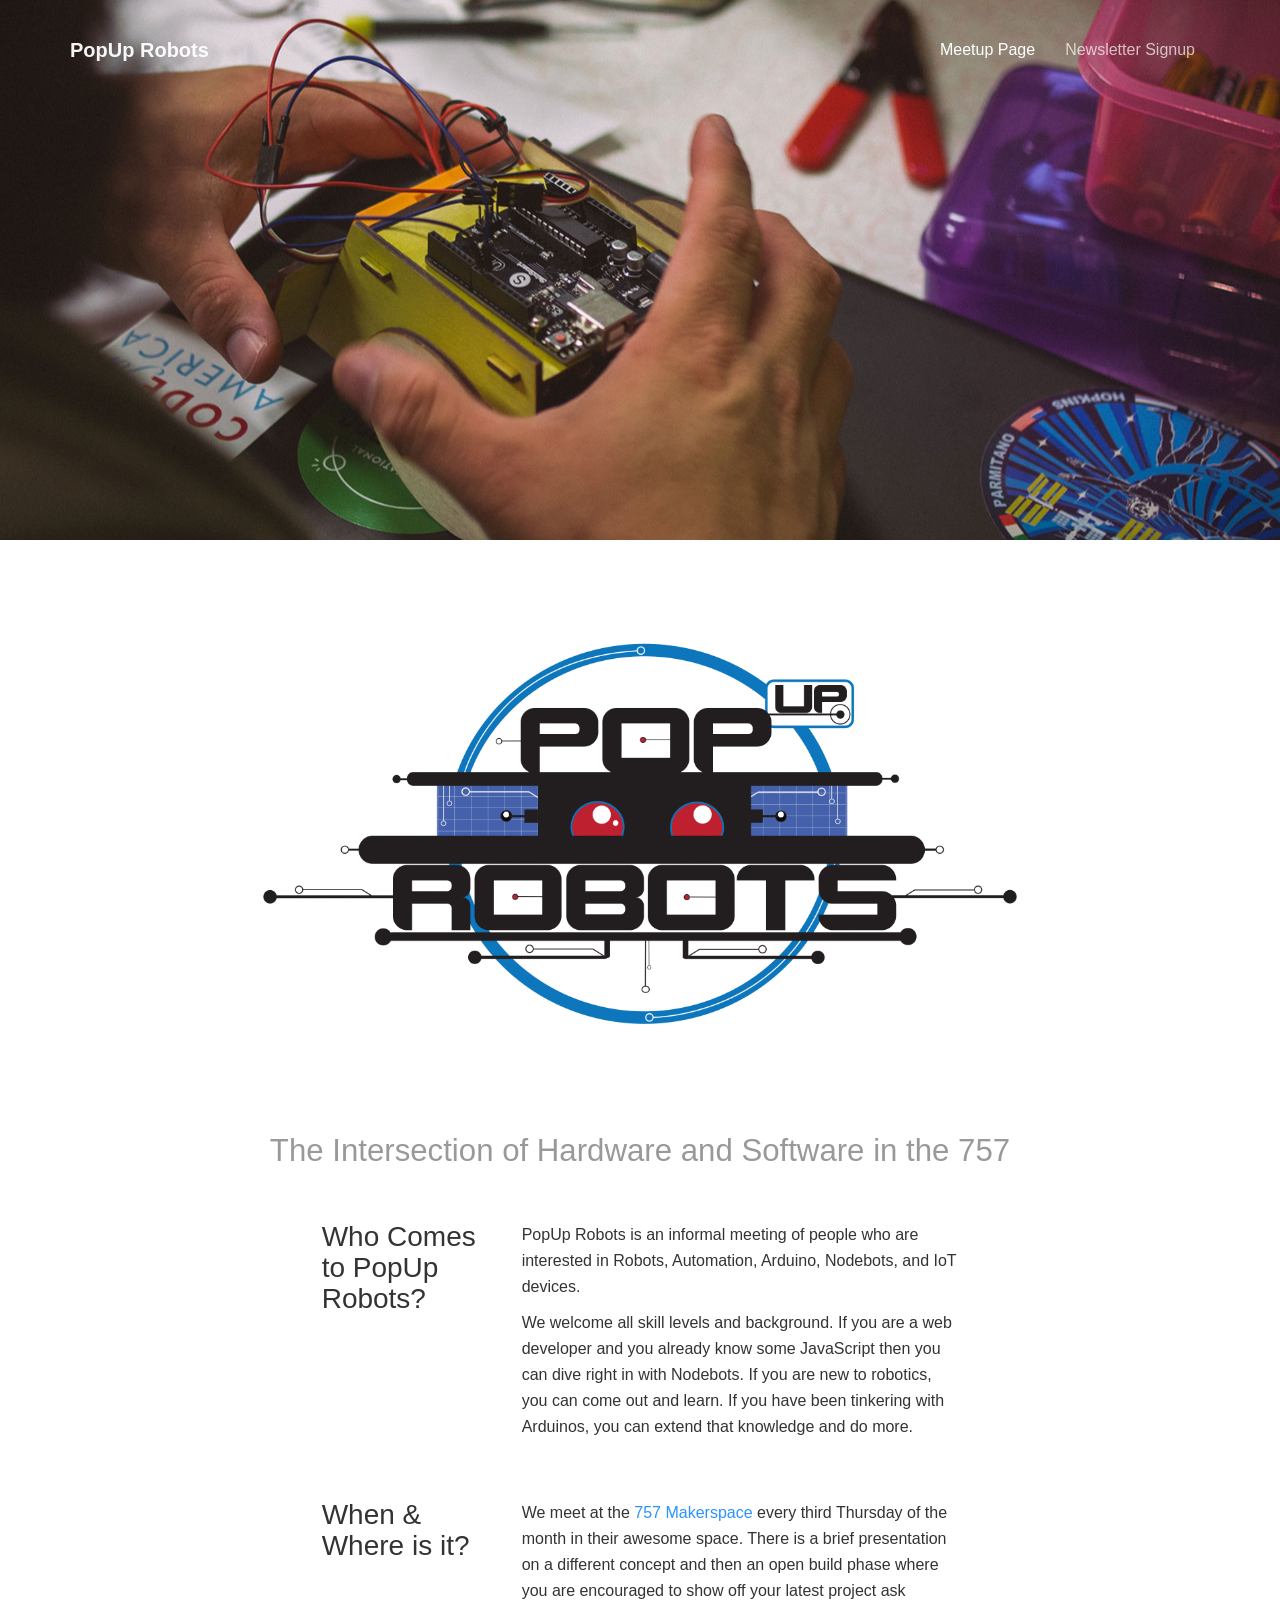
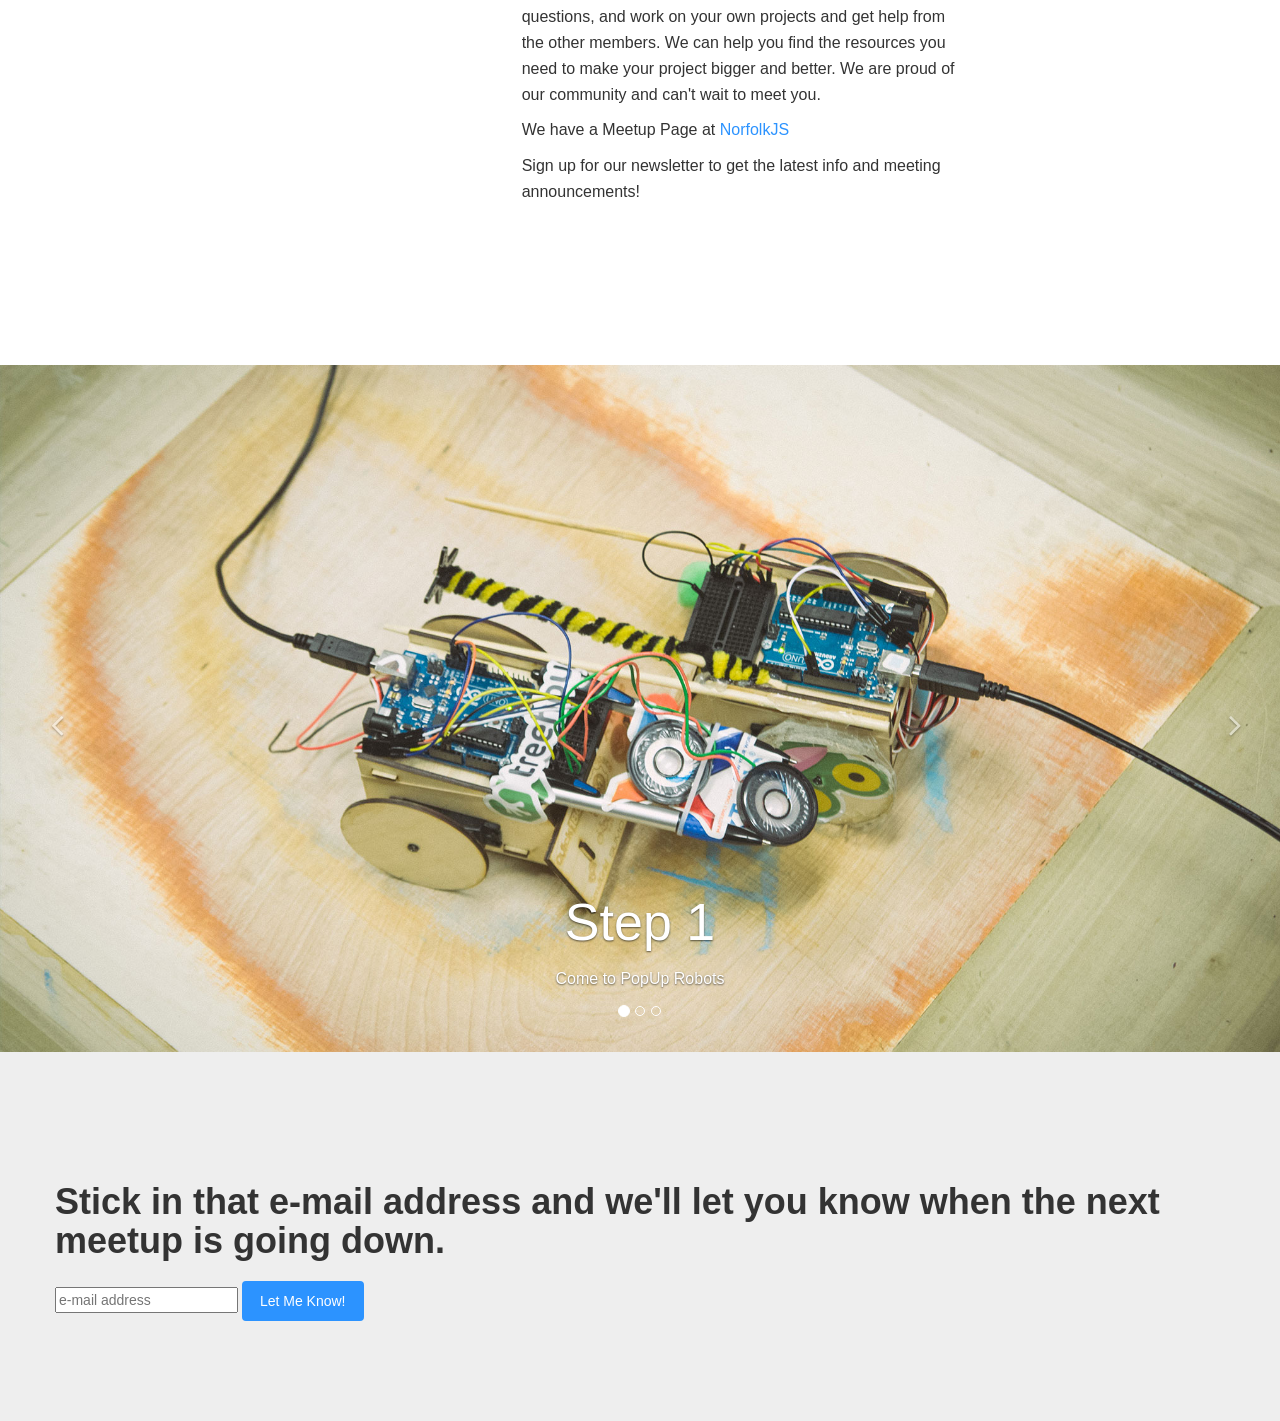
==== commit 482ab0c8: "updated links" ====
--- a/index.html
+++ b/index.html
@@ -114,10 +114,10 @@
         </div>
         <div class="col-md-7"> 
         <p>
-        We meet at the 757 Makerspace every third Thursday of the month in their awesome space. There is a brief presentation on a different concept and then an open build phase where you are encouraged to show off your latest project ask questions, and work on your own projects and get help from the other members. We can help you find the resources you need to make your project bigger and better. We are proud of our community and can't wait to meet you. 
+        We meet at the <a href="http://www.757makerspace.com">757 Makerspace</a> every third Thursday of the month in their awesome space. There is a brief presentation on a different concept and then an open build phase where you are encouraged to show off your latest project ask questions, and work on your own projects and get help from the other members. We can help you find the resources you need to make your project bigger and better. We are proud of our community and can't wait to meet you. 
         </p>
         <p>
-        We have a Meetup Page at http://www.meetup.com/NorfolkJS/
+        We have a Meetup Page at <a href="http://www.meetup.com/NorfolkJS/">NorfolkJS</a>
         </p>
         <p>
         Sign up for our newsletter to get the latest info and meeting announcements!
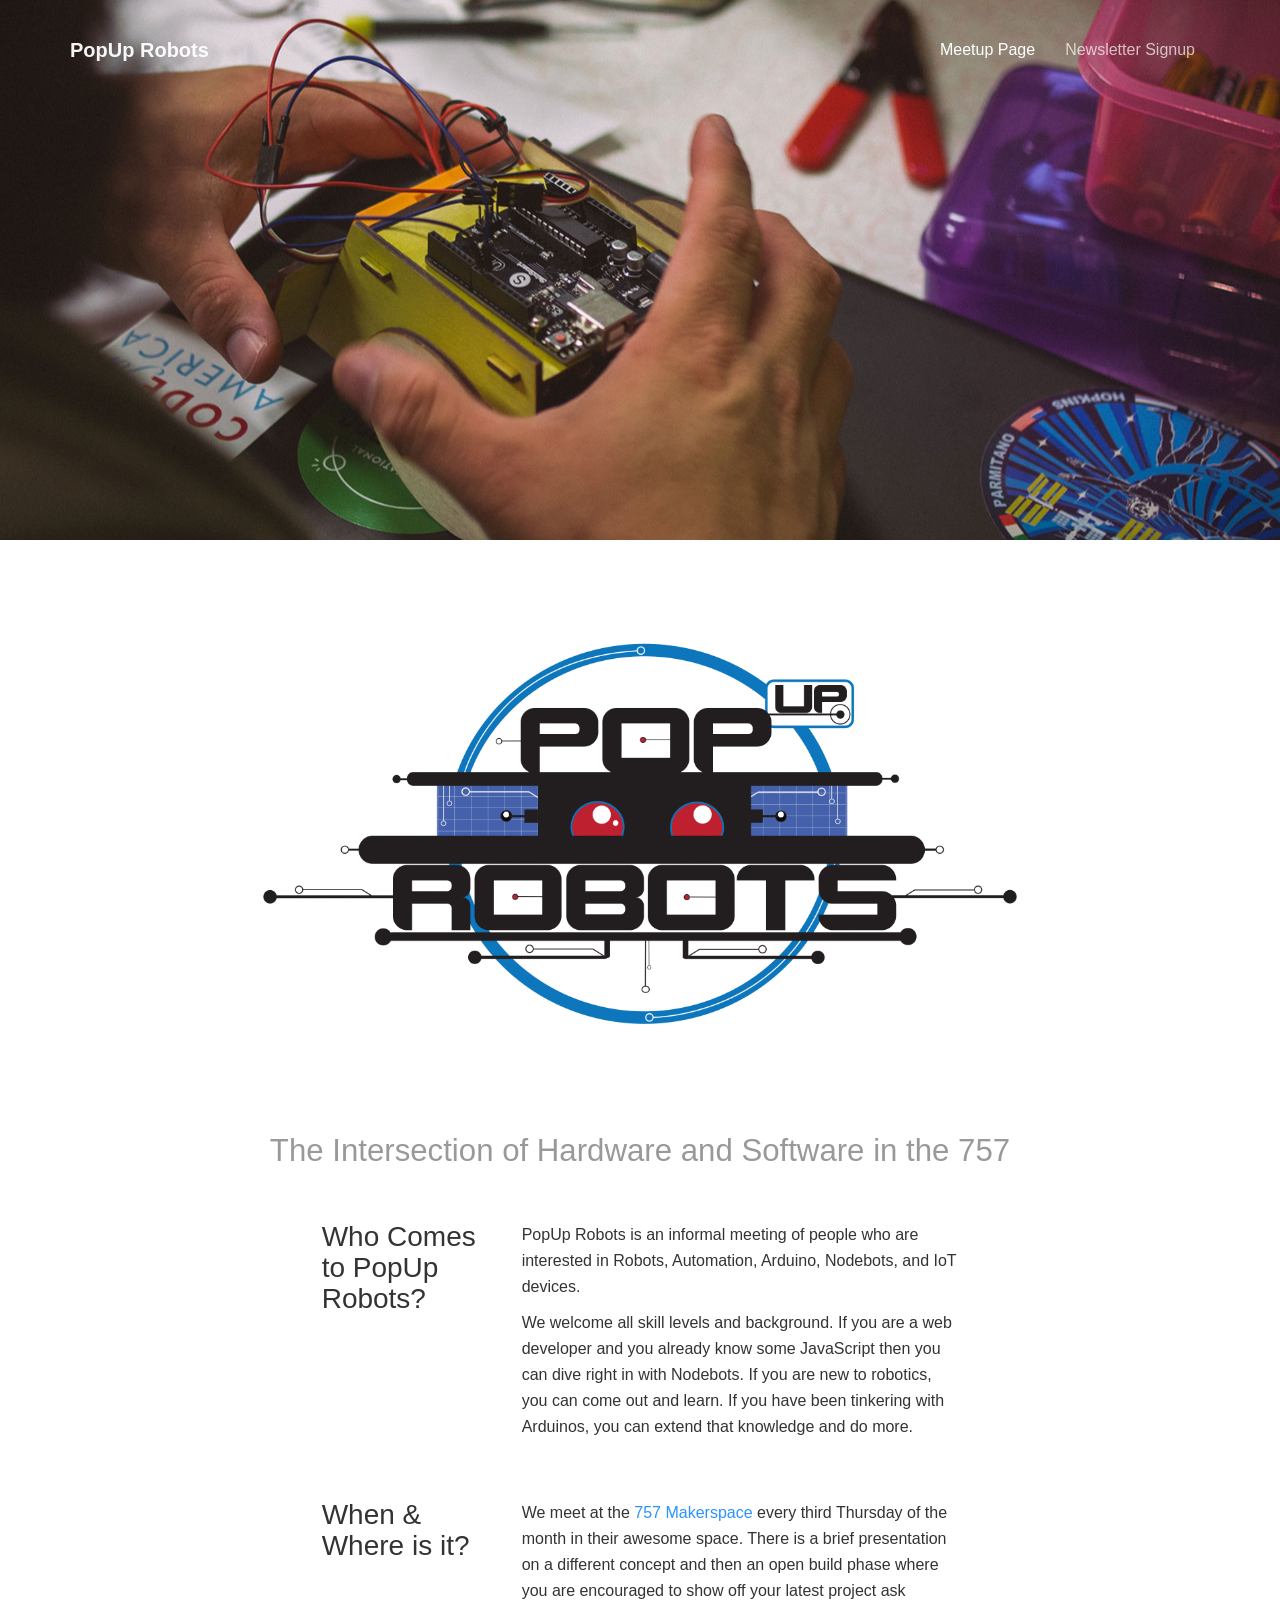
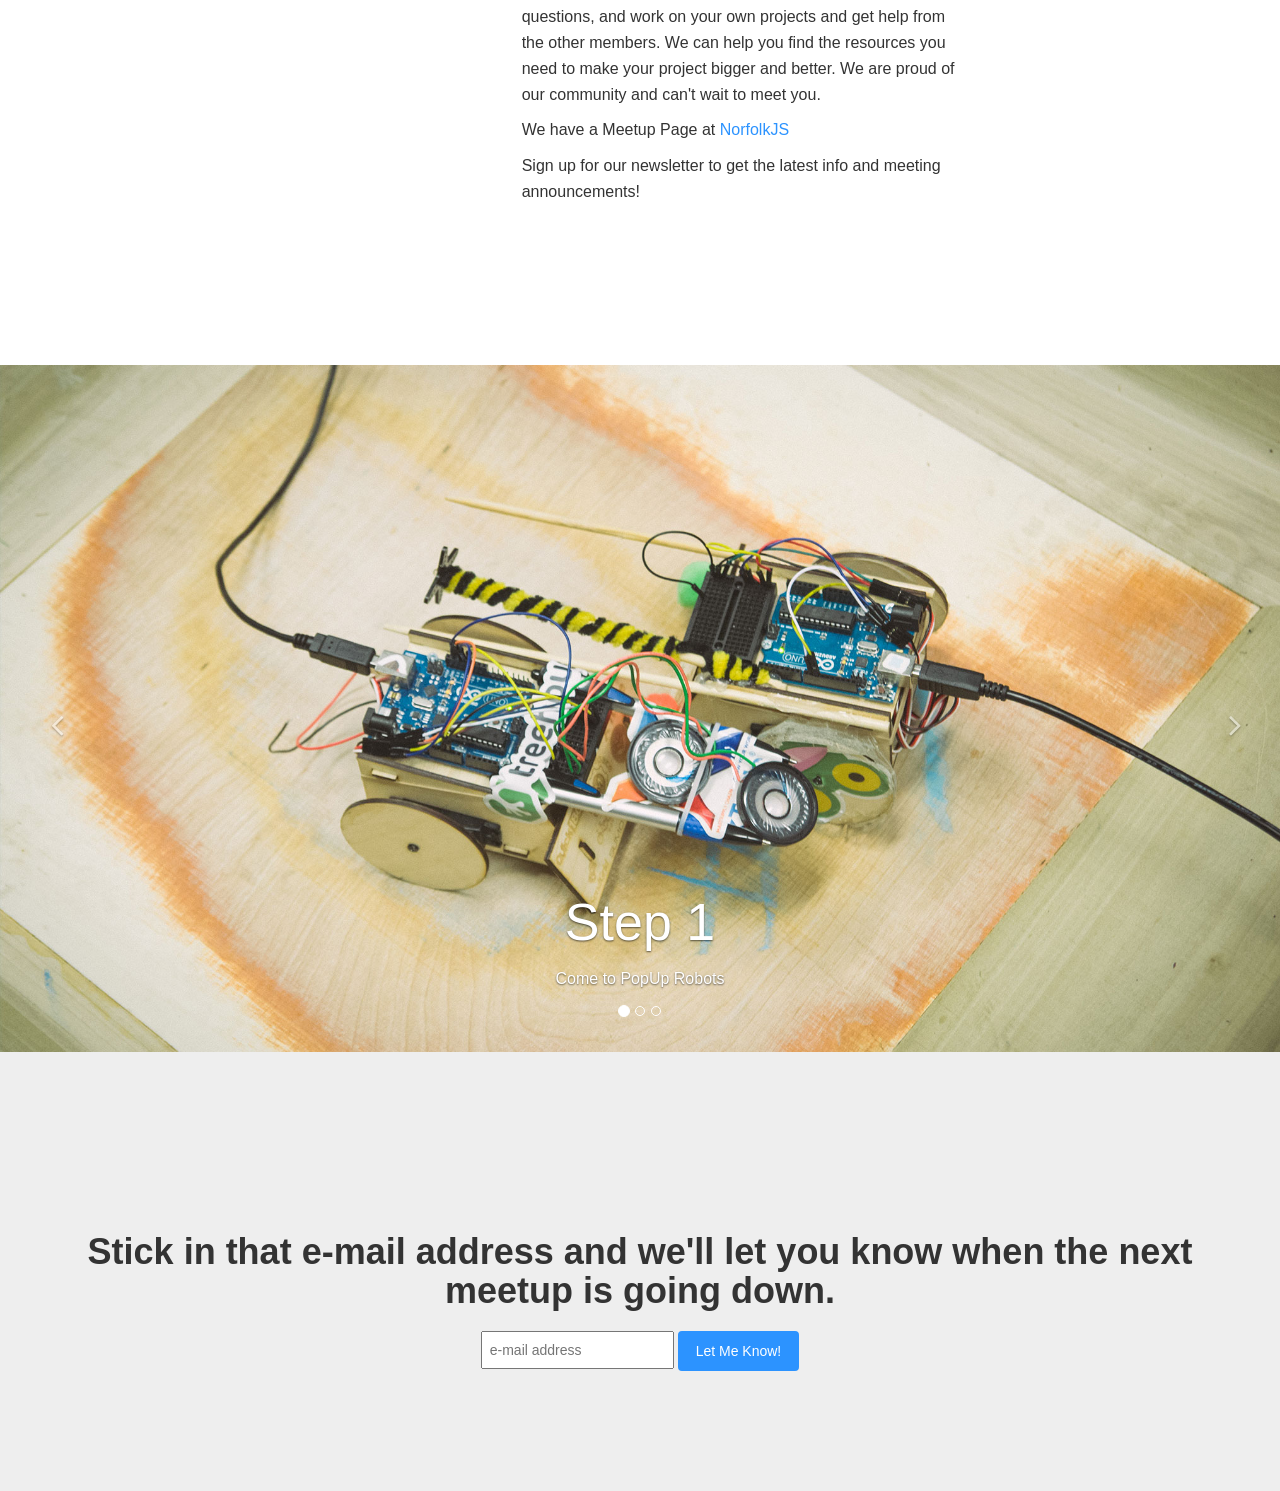
==== commit cacb3f18: "email form input looks nicer" ====
--- a/index.html
+++ b/index.html
@@ -3,6 +3,7 @@
 <head>
 	<meta charset="utf-8" />
 	<meta http-equiv="X-UA-Compatible" content="IE=edge,chrome=1" />
+	<meta name="viewport" content="width=device-width, initial-scale=1, maximum-scale=1">
     <title>PopUp Robots - Norfolk Robotics Meet-up</title>
     
     <!--<link href="http://cdn-images.mailchimp.com/embedcode/slim-081711.css" rel="stylesheet" type="text/css">-->
@@ -183,14 +184,14 @@
 
 <div class="main" style="background-color: #EEE">
     <div class="container">  
-        <div class="row">
+        <div class="row tim-row">
         <div class="space-100"></div>
         
-        <div id="mc_embed_signup">
+        <div id="mc_embed_signup" class="text-center">
             <form action="http://popuprobots.us8.list-manage.com/subscribe/post?u=3ff0f790f2f5b98002668ec19&amp;id=212d214771" method="post" id="mc-embedded-subscribe-form" name="mc-embedded-subscribe-form" class="validate form-inline" target="_blank" novalidate>
               <div class="form-group">
                 <h2><label for="mce-EMAIL">Stick in that e-mail address and we'll let you know when the next meetup is going down.</label></h2>
-                <input type="email" value="" name="EMAIL" class="email" id="mce-EMAIL" placeholder="e-mail address" required>
+                <input type="email" value="" name="EMAIL" class="email" id="mce-EMAIL" placeholder="e-mail address" style="padding: 7px; " required >
                 <input type="submit" value="Let Me Know!" name="subscribe" id="mc-embedded-subscribe" class="btn btn-info btn-fill">
               <!-- real people should not fill this in and expect good things - do not remove this or risk form bot signups-->
               <div style="position: absolute; left: -5000px;"><input type="text" name="b_3ff0f790f2f5b98002668ec19_212d214771" tabindex="-1" value=""></div>
